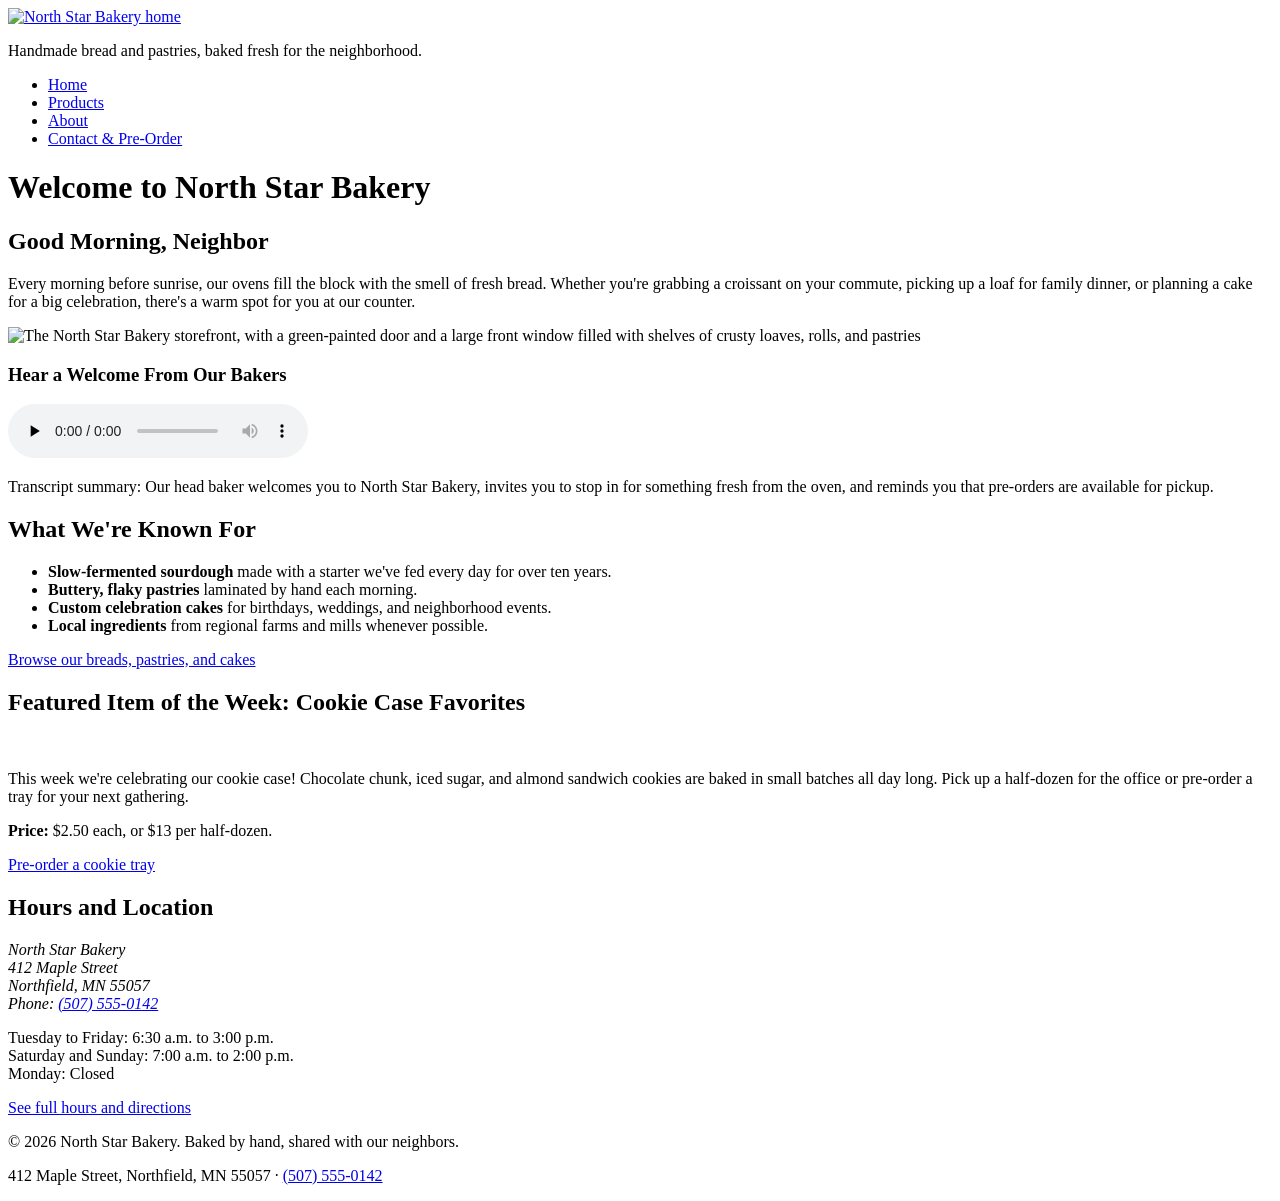
==== index.html @ 032544ac "Add files via upload" ====
<!DOCTYPE html>
<html lang="en">
<head>
  <meta charset="UTF-8">
  <meta name="viewport" content="width=device-width, initial-scale=1.0">
  <meta name="description" content="North Star Bakery is a neighborhood bakery baking handmade breads, pastries, and cakes every morning. Pre-order for pickup.">
  <title>Home | North Star Bakery</title>
</head>
<body>
  <header>
    <a href="index.html">
      <img src="Bakery_c/bakery-logo_c.png" alt="North Star Bakery home" width="200" height="169">
    </a>
    <p>Handmade bread and pastries, baked fresh for the neighborhood.</p>
    <nav aria-label="Main">
      <ul>
        <li><a href="index.html" aria-current="page">Home</a></li>
        <li><a href="products.html">Products</a></li>
        <li><a href="about.html">About</a></li>
        <li><a href="contact.html">Contact &amp; Pre-Order</a></li>
      </ul>
    </nav>
  </header>

  <main>
    <h1>Welcome to North Star Bakery</h1>

    <section aria-labelledby="welcome-heading">
      <h2 id="welcome-heading">Good Morning, Neighbor</h2>
      <p>Every morning before sunrise, our ovens fill the block with the smell of fresh bread. Whether you're grabbing a croissant on your commute, picking up a loaf for family dinner, or planning a cake for a big celebration, there's a warm spot for you at our counter.</p>
      <img src="Bakery_c/bakery-storefront_c.png" alt="The North Star Bakery storefront, with a green-painted door and a large front window filled with shelves of crusty loaves, rolls, and pastries" width="600" height="358">

      <h3>Hear a Welcome From Our Bakers</h3>
      <audio controls preload="none">
        <source src="Bakery_c/bakery-welcome_c.mp3" type="audio/mpeg">
        Your browser does not support the audio element. You can
        <a href="Bakery_c/bakery-welcome_c.mp3">download our welcome message (MP3)</a> instead.
      </audio>
      <p>Transcript summary: Our head baker welcomes you to North Star Bakery, invites you to stop in for something fresh from the oven, and reminds you that pre-orders are available for pickup.</p>
    </section>

    <section aria-labelledby="known-heading">
      <h2 id="known-heading">What We're Known For</h2>
      <ul>
        <li><strong>Slow-fermented sourdough</strong> made with a starter we've fed every day for over ten years.</li>
        <li><strong>Buttery, flaky pastries</strong> laminated by hand each morning.</li>
        <li><strong>Custom celebration cakes</strong> for birthdays, weddings, and neighborhood events.</li>
        <li><strong>Local ingredients</strong> from regional farms and mills whenever possible.</li>
      </ul>
      <p><a href="products.html">Browse our breads, pastries, and cakes</a></p>
    </section>

    <section aria-labelledby="featured-heading">
      <h2 id="featured-heading">Featured Item of the Week: Cookie Case Favorites</h2>
      <picture>
        <source media="(min-width: 800px)" srcset="Bakery_c/bakery-feature-large_c.png">
        <img src="Bakery_c/bakery-feature-small_c.png" alt="A bakery case lined with trays of fresh cookies, including chocolate chunk, iced sugar cookies, and sugar-dusted sandwich cookies">
      </picture>
      <p>This week we're celebrating our cookie case! Chocolate chunk, iced sugar, and almond sandwich cookies are baked in small batches all day long. Pick up a half-dozen for the office or pre-order a tray for your next gathering.</p>
      <p><strong>Price:</strong> $2.50 each, or $13 per half-dozen.</p>
      <p><a href="contact.html">Pre-order a cookie tray</a></p>
    </section>

    <section aria-labelledby="visit-heading">
      <h2 id="visit-heading">Hours and Location</h2>
      <address>
        North Star Bakery<br>
        412 Maple Street<br>
        Northfield, MN 55057<br>
        Phone: <a href="tel:+15075550142">(507) 555-0142</a>
      </address>
      <p>Tuesday to Friday: 6:30 a.m. to 3:00 p.m.<br>
         Saturday and Sunday: 7:00 a.m. to 2:00 p.m.<br>
         Monday: Closed</p>
      <p><a href="contact.html">See full hours and directions</a></p>
    </section>
  </main>

  <footer>
    <p>&copy; 2026 North Star Bakery. Baked by hand, shared with our neighbors.</p>
    <p>412 Maple Street, Northfield, MN 55057 &middot; <a href="tel:+15075550142">(507) 555-0142</a></p>
  </footer>
</body>
</html>
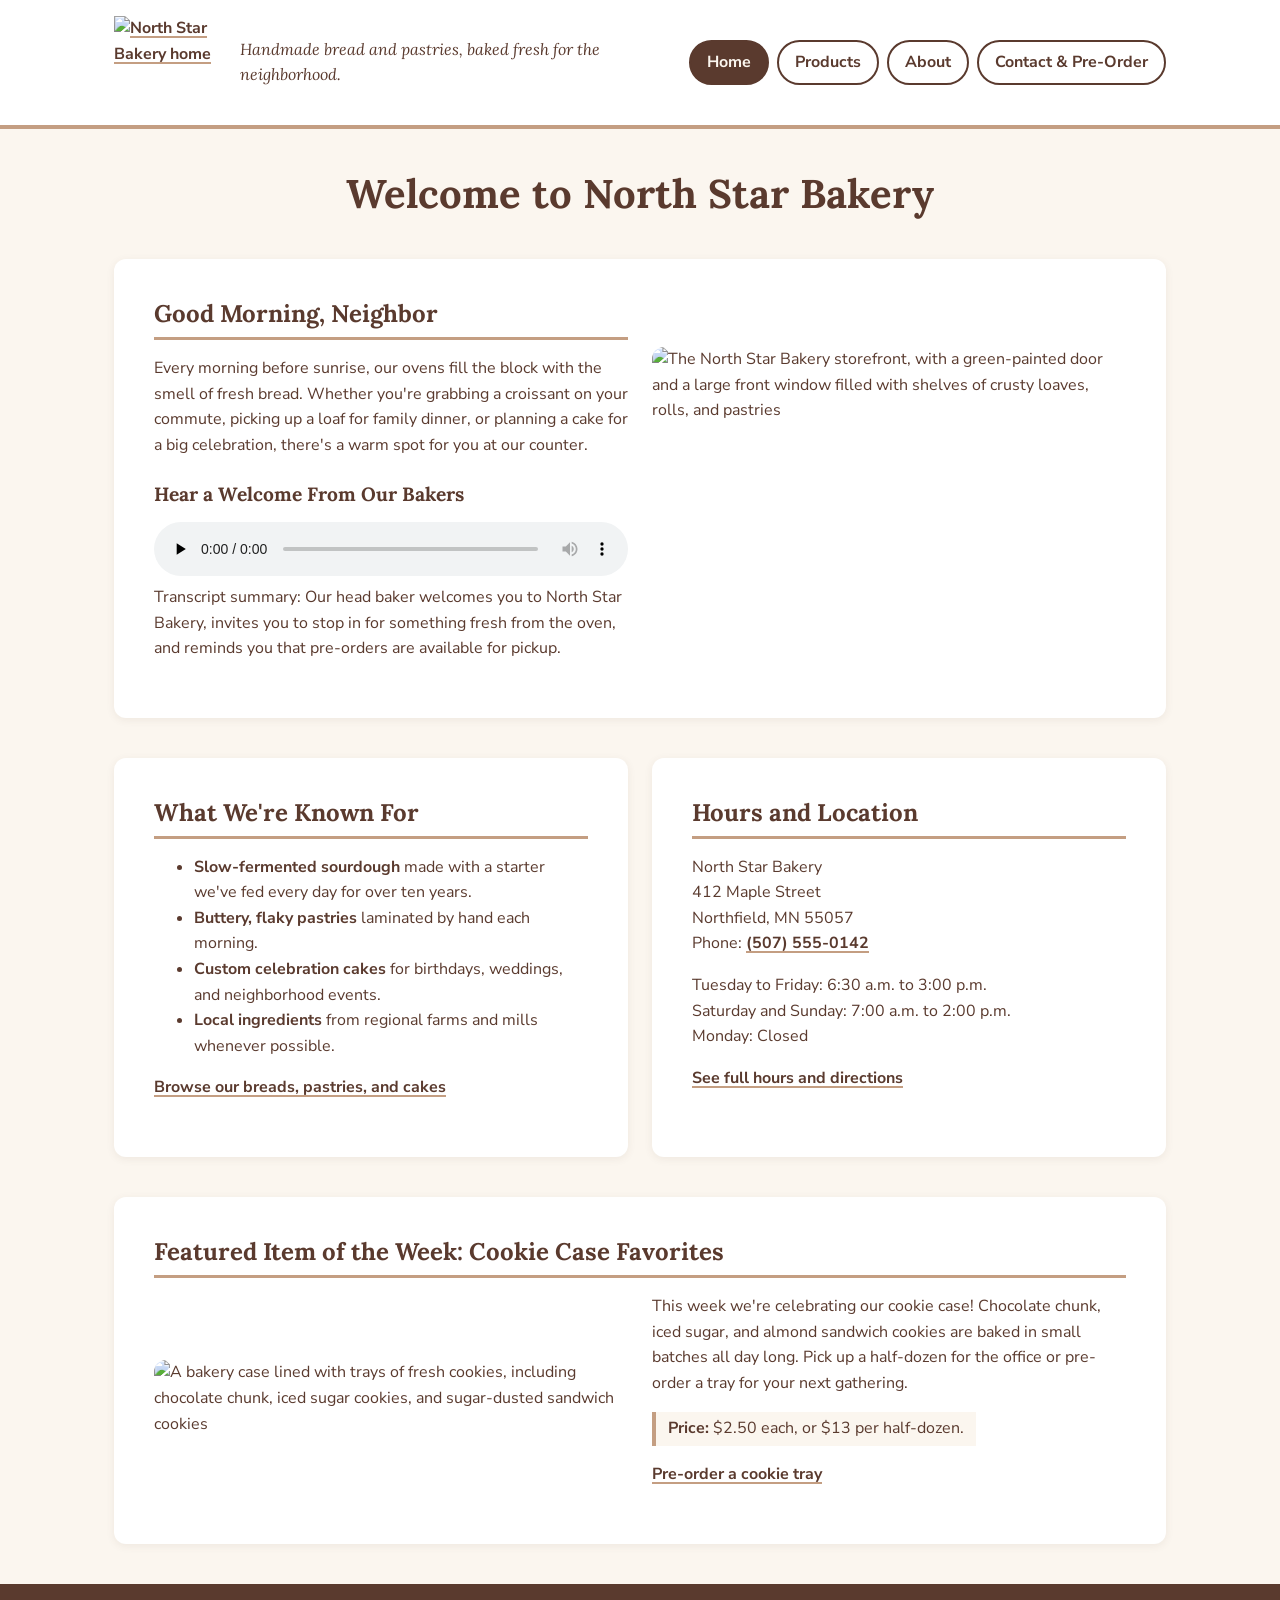
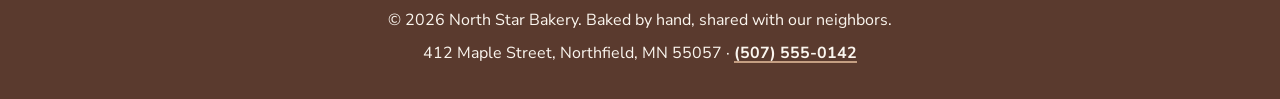
==== commit 584de26a: "Add files via upload" ====
--- a/index.html
+++ b/index.html
@@ -5,14 +5,20 @@
   <meta name="viewport" content="width=device-width, initial-scale=1.0">
   <meta name="description" content="North Star Bakery is a neighborhood bakery baking handmade breads, pastries, and cakes every morning. Pre-order for pickup.">
   <title>Home | North Star Bakery</title>
+  <link rel="preconnect" href="https://fonts.googleapis.com">
+  <link rel="preconnect" href="https://fonts.gstatic.com" crossorigin>
+  <link rel="stylesheet" href="https://fonts.googleapis.com/css2?family=Lora:ital,wght@0,600;0,700;1,400&family=Nunito+Sans:wght@400;700&display=swap">
+  <link rel="stylesheet" href="styles.css">
 </head>
 <body>
-  <header>
-    <a href="index.html">
-      <img src="Bakery_c/bakery-logo_c.png" alt="North Star Bakery home" width="200" height="169">
-    </a>
-    <p>Handmade bread and pastries, baked fresh for the neighborhood.</p>
-    <nav aria-label="Main">
+  <header class="site-header">
+    <div class="brand">
+      <a href="index.html">
+        <img src="Bakery_c/bakery-logo_c.png" alt="North Star Bakery home" width="200" height="169">
+      </a>
+      <p class="tagline">Handmade bread and pastries, baked fresh for the neighborhood.</p>
+    </div>
+    <nav class="site-nav" aria-label="Main">
       <ul>
         <li><a href="index.html" aria-current="page">Home</a></li>
         <li><a href="products.html">Products</a></li>
@@ -26,57 +32,67 @@
     <h1>Welcome to North Star Bakery</h1>
 
     <section aria-labelledby="welcome-heading">
-      <h2 id="welcome-heading">Good Morning, Neighbor</h2>
-      <p>Every morning before sunrise, our ovens fill the block with the smell of fresh bread. Whether you're grabbing a croissant on your commute, picking up a loaf for family dinner, or planning a cake for a big celebration, there's a warm spot for you at our counter.</p>
-      <img src="Bakery_c/bakery-storefront_c.png" alt="The North Star Bakery storefront, with a green-painted door and a large front window filled with shelves of crusty loaves, rolls, and pastries" width="600" height="358">
+      <div class="split">
+        <div>
+          <h2 id="welcome-heading">Good Morning, Neighbor</h2>
+          <p>Every morning before sunrise, our ovens fill the block with the smell of fresh bread. Whether you're grabbing a croissant on your commute, picking up a loaf for family dinner, or planning a cake for a big celebration, there's a warm spot for you at our counter.</p>
 
-      <h3>Hear a Welcome From Our Bakers</h3>
-      <audio controls preload="none">
-        <source src="Bakery_c/bakery-welcome_c.mp3" type="audio/mpeg">
-        Your browser does not support the audio element. You can
-        <a href="Bakery_c/bakery-welcome_c.mp3">download our welcome message (MP3)</a> instead.
-      </audio>
-      <p>Transcript summary: Our head baker welcomes you to North Star Bakery, invites you to stop in for something fresh from the oven, and reminds you that pre-orders are available for pickup.</p>
+          <h3>Hear a Welcome From Our Bakers</h3>
+          <audio controls preload="none">
+            <source src="Bakery_c/bakery-welcome_c.mp3" type="audio/mpeg">
+            Your browser does not support the audio element. You can
+            <a href="Bakery_c/bakery-welcome_c.mp3">download our welcome message (MP3)</a> instead.
+          </audio>
+          <p>Transcript summary: Our head baker welcomes you to North Star Bakery, invites you to stop in for something fresh from the oven, and reminds you that pre-orders are available for pickup.</p>
+        </div>
+        <img src="Bakery_c/bakery-storefront_c.png" alt="The North Star Bakery storefront, with a green-painted door and a large front window filled with shelves of crusty loaves, rolls, and pastries" width="600" height="358">
+      </div>
     </section>
 
-    <section aria-labelledby="known-heading">
-      <h2 id="known-heading">What We're Known For</h2>
-      <ul>
-        <li><strong>Slow-fermented sourdough</strong> made with a starter we've fed every day for over ten years.</li>
-        <li><strong>Buttery, flaky pastries</strong> laminated by hand each morning.</li>
-        <li><strong>Custom celebration cakes</strong> for birthdays, weddings, and neighborhood events.</li>
-        <li><strong>Local ingredients</strong> from regional farms and mills whenever possible.</li>
-      </ul>
-      <p><a href="products.html">Browse our breads, pastries, and cakes</a></p>
-    </section>
+    <div class="card-row">
+      <section aria-labelledby="known-heading">
+        <h2 id="known-heading">What We're Known For</h2>
+        <ul>
+          <li><strong>Slow-fermented sourdough</strong> made with a starter we've fed every day for over ten years.</li>
+          <li><strong>Buttery, flaky pastries</strong> laminated by hand each morning.</li>
+          <li><strong>Custom celebration cakes</strong> for birthdays, weddings, and neighborhood events.</li>
+          <li><strong>Local ingredients</strong> from regional farms and mills whenever possible.</li>
+        </ul>
+        <p><a href="products.html">Browse our breads, pastries, and cakes</a></p>
+      </section>
+
+      <section aria-labelledby="visit-heading">
+        <h2 id="visit-heading">Hours and Location</h2>
+        <address>
+          North Star Bakery<br>
+          412 Maple Street<br>
+          Northfield, MN 55057<br>
+          Phone: <a href="tel:+15075550142">(507) 555-0142</a>
+        </address>
+        <p>Tuesday to Friday: 6:30 a.m. to 3:00 p.m.<br>
+           Saturday and Sunday: 7:00 a.m. to 2:00 p.m.<br>
+           Monday: Closed</p>
+        <p><a href="contact.html">See full hours and directions</a></p>
+      </section>
+    </div>
 
     <section aria-labelledby="featured-heading">
       <h2 id="featured-heading">Featured Item of the Week: Cookie Case Favorites</h2>
-      <picture>
-        <source media="(min-width: 800px)" srcset="Bakery_c/bakery-feature-large_c.png">
-        <img src="Bakery_c/bakery-feature-small_c.png" alt="A bakery case lined with trays of fresh cookies, including chocolate chunk, iced sugar cookies, and sugar-dusted sandwich cookies">
-      </picture>
-      <p>This week we're celebrating our cookie case! Chocolate chunk, iced sugar, and almond sandwich cookies are baked in small batches all day long. Pick up a half-dozen for the office or pre-order a tray for your next gathering.</p>
-      <p><strong>Price:</strong> $2.50 each, or $13 per half-dozen.</p>
-      <p><a href="contact.html">Pre-order a cookie tray</a></p>
-    </section>
-
-    <section aria-labelledby="visit-heading">
-      <h2 id="visit-heading">Hours and Location</h2>
-      <address>
-        North Star Bakery<br>
-        412 Maple Street<br>
-        Northfield, MN 55057<br>
-        Phone: <a href="tel:+15075550142">(507) 555-0142</a>
-      </address>
-      <p>Tuesday to Friday: 6:30 a.m. to 3:00 p.m.<br>
-         Saturday and Sunday: 7:00 a.m. to 2:00 p.m.<br>
-         Monday: Closed</p>
-      <p><a href="contact.html">See full hours and directions</a></p>
+      <div class="split">
+        <picture>
+          <source media="(min-width: 800px)" srcset="Bakery_c/bakery-feature-large_c.png">
+          <img src="Bakery_c/bakery-feature-small_c.png" alt="A bakery case lined with trays of fresh cookies, including chocolate chunk, iced sugar cookies, and sugar-dusted sandwich cookies">
+        </picture>
+        <div>
+          <p>This week we're celebrating our cookie case! Chocolate chunk, iced sugar, and almond sandwich cookies are baked in small batches all day long. Pick up a half-dozen for the office or pre-order a tray for your next gathering.</p>
+          <p class="price"><strong>Price:</strong> $2.50 each, or $13 per half-dozen.</p>
+          <p><a href="contact.html">Pre-order a cookie tray</a></p>
+        </div>
+      </div>
     </section>
   </main>
 
-  <footer>
+  <footer class="site-footer">
     <p>&copy; 2026 North Star Bakery. Baked by hand, shared with our neighbors.</p>
     <p>412 Maple Street, Northfield, MN 55057 &middot; <a href="tel:+15075550142">(507) 555-0142</a></p>
   </footer>
--- a/styles.css
+++ b/styles.css
@@ -0,0 +1,482 @@
+/* =========================================================
+   North Star Bakery - shared stylesheet
+   Mobile-first: base styles are for small screens.
+   Media queries at the bottom adjust the layout for
+   tablets (768px+) and desktops (1024px+).
+
+   Color palette (4 colors, taken from the logo):
+     Espresso  #5A3A2E  text, headings, buttons, footer
+     Wheat     #C49E82  accent borders and highlights (never text)
+     Cream     #FBF6EF  page background, text on dark areas
+     White     #FFFFFF  cards and form fields
+
+   Fonts (2 families):
+     Lora         headings (warm, handmade serif)
+     Nunito Sans  body text (clean, easy to read)
+   ========================================================= */
+
+:root {
+  --espresso: #5A3A2E;
+  --wheat: #C49E82;
+  --cream: #FBF6EF;
+  --white: #FFFFFF;
+
+  --font-heading: "Lora", Georgia, "Times New Roman", serif;
+  --font-body: "Nunito Sans", "Segoe UI", Arial, sans-serif;
+
+  --space-xs: 0.5rem;
+  --space-sm: 1rem;
+  --space-md: 1.5rem;
+  --space-lg: 2.5rem;
+
+  --radius: 12px;
+  --max-width: 1100px;
+}
+
+/* ---------- Base ---------- */
+*,
+*::before,
+*::after {
+  box-sizing: border-box;
+}
+
+body {
+  margin: 0;
+  background-color: var(--cream);
+  color: var(--espresso);
+  font-family: var(--font-body);
+  font-size: 1rem;
+  line-height: 1.6;
+}
+
+img,
+picture,
+video {
+  display: block;
+  max-width: 100%;
+  height: auto;
+}
+
+audio {
+  width: 100%;
+}
+
+h1,
+h2,
+h3 {
+  font-family: var(--font-heading);
+  line-height: 1.25;
+  margin: 0 0 var(--space-sm);
+}
+
+h1 {
+  font-size: 2rem;
+}
+
+h2 {
+  font-size: 1.5rem;
+  padding-bottom: var(--space-xs);
+  border-bottom: 3px solid var(--wheat);
+}
+
+h3 {
+  font-size: 1.2rem;
+  margin-top: var(--space-md);
+}
+
+p,
+ul,
+ol {
+  margin: 0 0 var(--space-sm);
+}
+
+a {
+  color: var(--espresso);
+  font-weight: 700;
+  text-decoration-color: var(--wheat);
+  text-decoration-thickness: 2px;
+  text-underline-offset: 3px;
+}
+
+a:hover {
+  text-decoration-color: var(--espresso);
+}
+
+/* Visible keyboard focus on every interactive element */
+a:focus-visible,
+button:focus-visible,
+input:focus-visible,
+textarea:focus-visible {
+  outline: 3px solid var(--espresso);
+  outline-offset: 3px;
+}
+
+/* ---------- Header and navigation ---------- */
+.site-header {
+  display: flex;
+  flex-direction: column;
+  align-items: center;
+  gap: var(--space-sm);
+  padding: var(--space-sm);
+  background-color: var(--white);
+  border-bottom: 4px solid var(--wheat);
+  text-align: center;
+}
+
+.brand {
+  display: flex;
+  flex-direction: column;
+  align-items: center;
+  gap: var(--space-xs);
+}
+
+.brand img {
+  width: 120px;
+}
+
+.tagline {
+  margin: 0;
+  font-family: var(--font-heading);
+  font-style: italic;
+}
+
+.site-nav ul {
+  display: flex;
+  flex-wrap: wrap;
+  justify-content: center;
+  gap: var(--space-xs);
+  margin: 0;
+  padding: 0;
+  list-style: none;
+}
+
+.site-nav a {
+  display: block;
+  padding: 0.5rem 1rem;
+  border: 2px solid var(--espresso);
+  border-radius: 999px;
+  text-decoration: none;
+}
+
+.site-nav a:hover,
+.site-nav a[aria-current="page"] {
+  background-color: var(--espresso);
+  color: var(--cream);
+}
+
+/* ---------- Main content ---------- */
+main {
+  display: flex;
+  flex-direction: column;
+  gap: var(--space-md);
+  max-width: var(--max-width);
+  margin: 0 auto;
+  padding: var(--space-md) var(--space-sm) var(--space-lg);
+}
+
+main > h1 {
+  margin: 0;
+  text-align: center;
+}
+
+main > p {
+  margin: 0;
+  max-width: 70ch;
+  align-self: center;
+  text-align: center;
+}
+
+/* Every content section is a white card */
+main section {
+  background-color: var(--white);
+  border-radius: var(--radius);
+  padding: var(--space-md);
+  box-shadow: 0 2px 8px rgba(90, 58, 46, 0.08);
+}
+
+main section img,
+main section picture img,
+main section video {
+  border-radius: var(--radius);
+}
+
+main section > img,
+main section > video {
+  margin-bottom: var(--space-sm);
+}
+
+/* A row of cards: stacked on phones, side by side on bigger screens */
+.card-row {
+  display: flex;
+  flex-direction: column;
+  gap: var(--space-md);
+}
+
+/* Text and image pair: stacked on phones, side by side on bigger screens */
+.split {
+  display: flex;
+  flex-direction: column;
+  gap: var(--space-md);
+}
+
+.price {
+  display: inline-block;
+  padding: 0.25rem 0.75rem;
+  border-left: 4px solid var(--wheat);
+  background-color: var(--cream);
+}
+
+/* Staff cards on the About page */
+.team article {
+  flex: 1;
+  padding: var(--space-sm);
+  border: 2px solid var(--wheat);
+  border-radius: var(--radius);
+}
+
+.team article h3 {
+  margin-top: 0;
+}
+
+figure {
+  margin: 0;
+}
+
+figcaption {
+  margin-top: var(--space-xs);
+  font-style: italic;
+  text-align: center;
+}
+
+address {
+  font-style: normal;
+  margin-bottom: var(--space-sm);
+}
+
+/* ---------- Hours table ---------- */
+table {
+  width: 100%;
+  border-collapse: collapse;
+}
+
+caption {
+  text-align: left;
+  font-weight: 700;
+  margin-bottom: var(--space-xs);
+}
+
+th,
+td {
+  padding: 0.5rem;
+  text-align: left;
+  border-bottom: 1px solid var(--wheat);
+}
+
+/* ---------- Form ---------- */
+fieldset {
+  margin: 0 0 var(--space-md);
+  padding: var(--space-sm);
+  border: 2px solid var(--wheat);
+  border-radius: var(--radius);
+}
+
+legend {
+  padding: 0 var(--space-xs);
+  font-family: var(--font-heading);
+  font-weight: 700;
+  font-size: 1.1rem;
+}
+
+.field {
+  display: flex;
+  flex-direction: column;
+  gap: 0.25rem;
+  margin-bottom: var(--space-sm);
+}
+
+.field-row {
+  display: flex;
+  flex-direction: column;
+}
+
+label {
+  font-weight: 700;
+}
+
+input[type="text"],
+input[type="email"],
+input[type="date"],
+textarea {
+  width: 100%;
+  padding: 0.6rem;
+  font: inherit;
+  color: var(--espresso);
+  background-color: var(--white);
+  border: 2px solid var(--espresso);
+  border-radius: 8px;
+}
+
+.choices {
+  display: flex;
+  flex-direction: column;
+  gap: var(--space-xs);
+}
+
+.choice {
+  display: flex;
+  align-items: center;
+  gap: var(--space-xs);
+}
+
+.choice label {
+  font-weight: 400;
+}
+
+input[type="radio"] {
+  width: 1.2rem;
+  height: 1.2rem;
+  accent-color: var(--espresso);
+}
+
+.hint {
+  font-size: 0.9rem;
+}
+
+button {
+  width: 100%;
+  padding: 0.8rem 1.5rem;
+  font: inherit;
+  font-weight: 700;
+  color: var(--cream);
+  background-color: var(--espresso);
+  border: none;
+  border-radius: 999px;
+  cursor: pointer;
+}
+
+button:hover {
+  text-decoration: underline;
+}
+
+/* ---------- Footer ---------- */
+.site-footer {
+  padding: var(--space-md) var(--space-sm);
+  background-color: var(--espresso);
+  color: var(--cream);
+  text-align: center;
+}
+
+.site-footer p {
+  margin: 0 0 var(--space-xs);
+}
+
+.site-footer a {
+  color: var(--cream);
+}
+
+.site-footer a:focus-visible {
+  outline-color: var(--cream);
+}
+
+/* =========================================================
+   Tablet: 768px and wider
+   ========================================================= */
+@media (min-width: 768px) {
+  h1 {
+    font-size: 2.5rem;
+  }
+
+  /* Logo and tagline on the left, navigation on the right */
+  .site-header {
+    flex-direction: row;
+    justify-content: space-between;
+    padding: var(--space-sm) var(--space-lg);
+    text-align: left;
+  }
+
+  .brand {
+    flex-direction: row;
+    gap: var(--space-sm);
+  }
+
+  .brand img {
+    width: 100px;
+  }
+
+  .site-nav ul {
+    justify-content: flex-end;
+  }
+
+  main {
+    padding: var(--space-lg) var(--space-md);
+    gap: var(--space-lg);
+  }
+
+  main section {
+    padding: var(--space-lg);
+  }
+
+  /* Cards sit side by side and wrap when there is not enough room */
+  .card-row {
+    flex-direction: row;
+    flex-wrap: wrap;
+  }
+
+  .card-row > * {
+    flex: 1 1 300px;
+  }
+
+  /* Text and image share the row */
+  .split {
+    flex-direction: row;
+    align-items: center;
+  }
+
+  .split > * {
+    flex: 1;
+  }
+
+  /* Name and email fields side by side */
+  .field-row {
+    flex-direction: row;
+    gap: var(--space-sm);
+  }
+
+  .field-row .field {
+    flex: 1;
+  }
+
+  .choices {
+    flex-direction: row;
+    flex-wrap: wrap;
+    gap: var(--space-md);
+  }
+
+  button {
+    width: auto;
+  }
+}
+
+/* =========================================================
+   Desktop: 1024px and wider
+   ========================================================= */
+@media (min-width: 1024px) {
+  .site-header {
+    /* Keeps header content lined up with the centered main content */
+    padding: var(--space-sm) max(var(--space-lg), calc((100% - var(--max-width)) / 2 + var(--space-md)));
+  }
+
+  .brand img {
+    width: 110px;
+  }
+
+  /* Keep all four navigation links on one line */
+  .site-nav {
+    flex-shrink: 0;
+  }
+
+  /* Three product categories in one row */
+  .card-row > * {
+    flex: 1 1 0;
+  }
+}
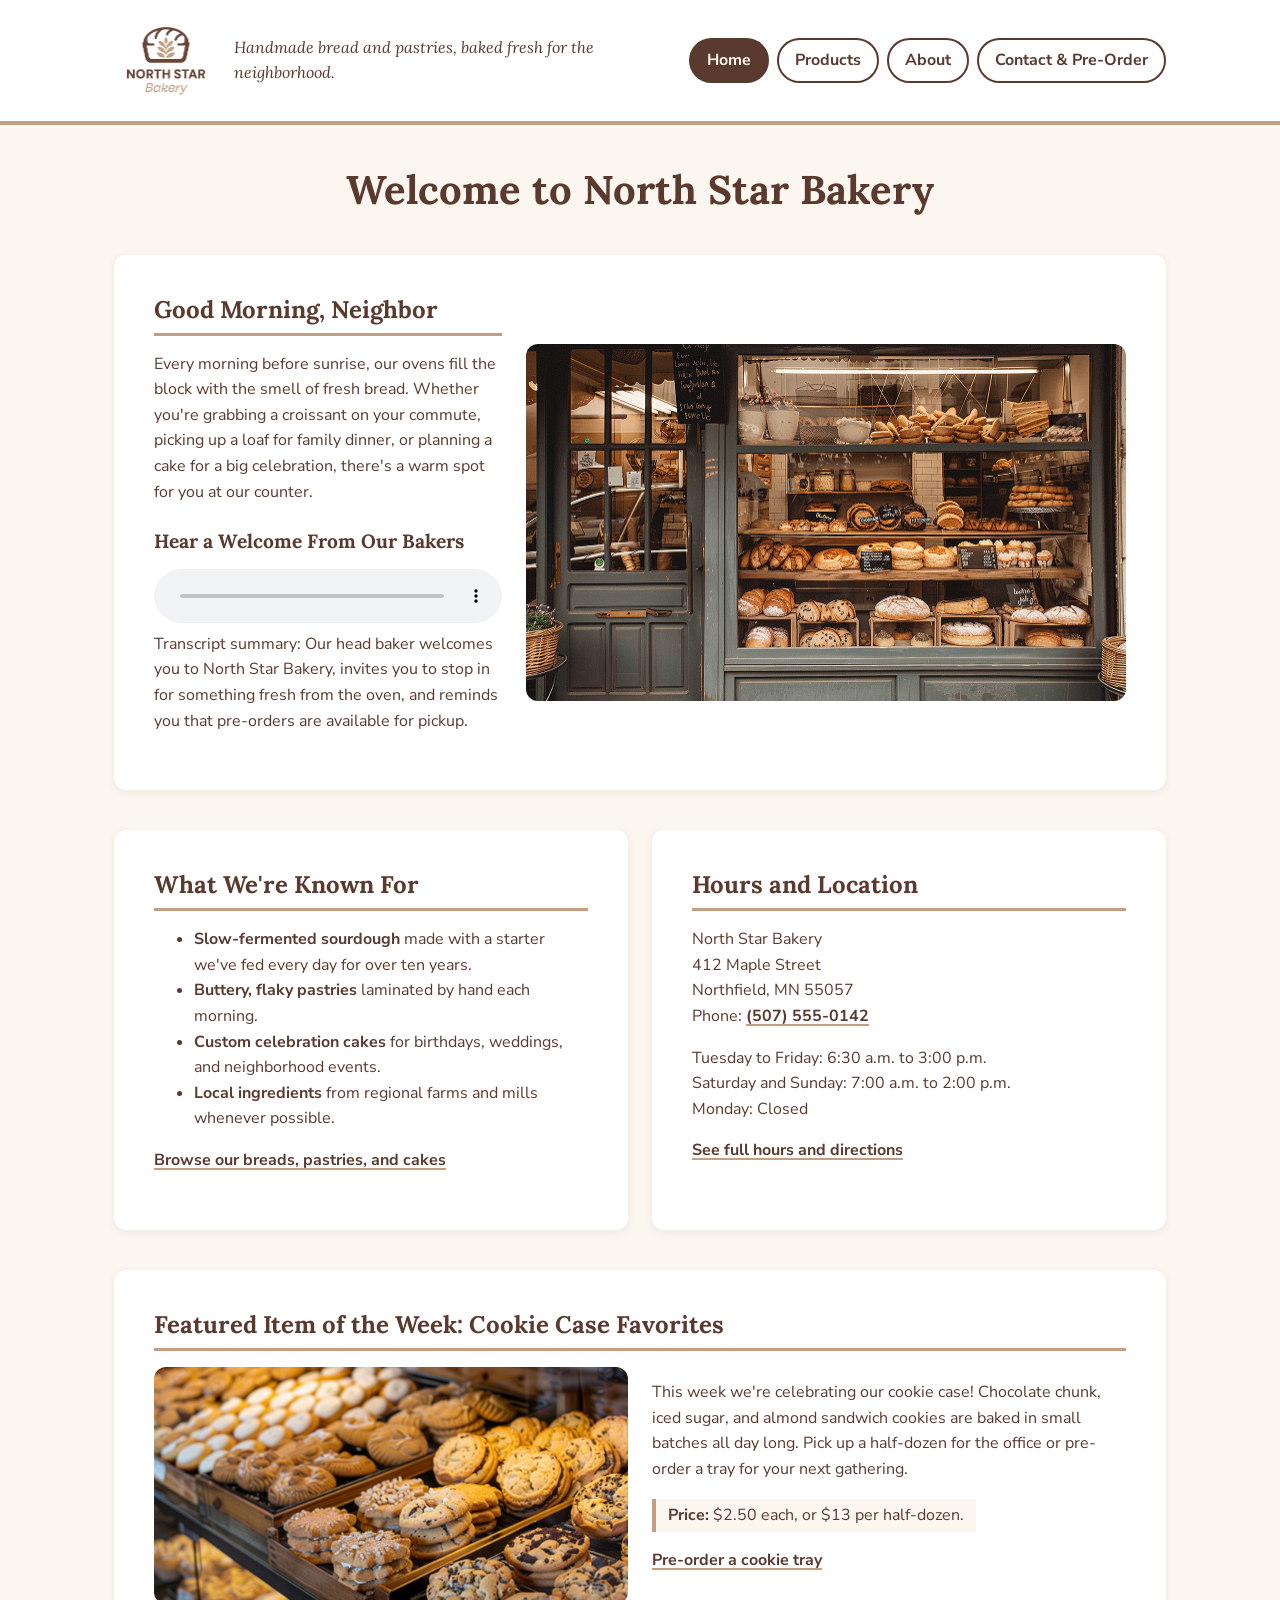
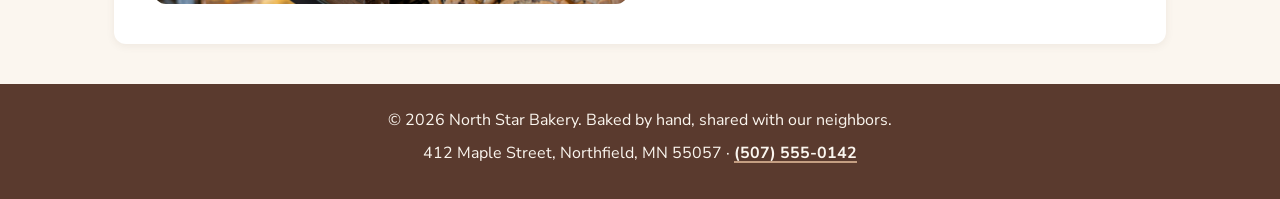
==== commit 23705955: "Touchstone 4" ====
--- a/index.html
+++ b/index.html
@@ -9,6 +9,7 @@
   <link rel="preconnect" href="https://fonts.gstatic.com" crossorigin>
   <link rel="stylesheet" href="https://fonts.googleapis.com/css2?family=Lora:ital,wght@0,600;0,700;1,400&family=Nunito+Sans:wght@400;700&display=swap">
   <link rel="stylesheet" href="styles.css">
+  <script src="script.js" defer></script>
 </head>
 <body>
   <header class="site-header">
--- a/styles.css
+++ b/styles.css
@@ -358,6 +358,165 @@
   text-decoration: underline;
 }
 
+/* ---------- Touchstone 4: pre-order list and form feedback ---------- */
+
+/* Hidden visually but still read by screen readers */
+.visually-hidden {
+  position: absolute;
+  width: 1px;
+  height: 1px;
+  margin: -1px;
+  overflow: hidden;
+  clip: rect(0 0 0 0);
+  white-space: nowrap;
+}
+
+/* "Add to pre-order list" buttons on the products page */
+.add-btn,
+.small-btn {
+  width: auto;
+  padding: 0.4rem 1rem;
+  font-size: 0.95rem;
+  color: var(--espresso);
+  background-color: var(--white);
+  border: 2px solid var(--espresso);
+}
+
+.add-btn {
+  margin-bottom: var(--space-sm);
+}
+
+.add-btn.is-added {
+  color: var(--cream);
+  background-color: var(--espresso);
+}
+
+.small-btn {
+  padding: 0.25rem 0.75rem;
+  min-width: 2.25rem;
+}
+
+/* The saved list */
+.order-panel {
+  border: 3px solid var(--wheat);
+}
+
+.order-items {
+  display: flex;
+  flex-direction: column;
+  gap: var(--space-xs);
+  margin: 0 0 var(--space-sm);
+  padding: 0;
+  list-style: none;
+}
+
+.order-item {
+  display: flex;
+  flex-direction: column;
+  gap: var(--space-xs);
+  padding: var(--space-xs) var(--space-sm);
+  background-color: var(--cream);
+  border-radius: 8px;
+}
+
+.order-item-name small {
+  display: block;
+}
+
+.qty-controls {
+  display: flex;
+  align-items: center;
+  gap: var(--space-xs);
+}
+
+.qty {
+  min-width: 2rem;
+  text-align: center;
+  font-weight: 700;
+}
+
+.order-actions {
+  display: flex;
+  flex-wrap: wrap;
+  align-items: center;
+  gap: var(--space-sm);
+}
+
+/* A link styled like the main button */
+.button-link {
+  display: inline-block;
+  padding: 0.6rem 1.25rem;
+  color: var(--cream);
+  background-color: var(--espresso);
+  border-radius: 999px;
+  text-decoration: none;
+}
+
+.button-link:hover {
+  text-decoration: underline;
+  text-decoration-color: var(--cream);
+}
+
+/* Item count next to "Contact & Pre-Order" in the navigation */
+.nav-count {
+  display: inline-block;
+  min-width: 1.5rem;
+  margin-left: 0.4rem;
+  padding: 0 0.4rem;
+  color: var(--espresso);
+  background-color: var(--wheat);
+  border-radius: 999px;
+  text-align: center;
+  font-size: 0.85rem;
+}
+
+/* Form validation feedback (dark red is a status color, not part of the brand palette) */
+.error-message {
+  margin: 0;
+  color: #A12C2C;
+  font-size: 0.95rem;
+  font-weight: 700;
+}
+
+.error-message:empty {
+  display: none;
+}
+
+.error-message::before {
+  content: "\26A0  ";
+}
+
+input[aria-invalid="true"],
+textarea[aria-invalid="true"] {
+  border-color: #A12C2C;
+  background-color: #FDF3F2;
+}
+
+.form-summary {
+  padding: var(--space-sm);
+  border-radius: 8px;
+  font-weight: 700;
+}
+
+.form-summary.is-error {
+  color: #A12C2C;
+  background-color: #FDF3F2;
+  border-left: 5px solid #A12C2C;
+}
+
+.form-summary.is-success {
+  background-color: var(--cream);
+  border-left: 5px solid var(--espresso);
+}
+
+.prefill-note {
+  margin: 0;
+  padding: 0.4rem 0.75rem;
+  font-size: 0.95rem;
+  background-color: var(--cream);
+  border-left: 4px solid var(--wheat);
+}
+
 /* ---------- Footer ---------- */
 .site-footer {
   padding: var(--space-md) var(--space-sm);
@@ -454,6 +613,13 @@
 
   button {
     width: auto;
+  }
+
+  /* List rows: product name on the left, quantity buttons on the right */
+  .order-item {
+    flex-direction: row;
+    justify-content: space-between;
+    align-items: center;
   }
 }
 
